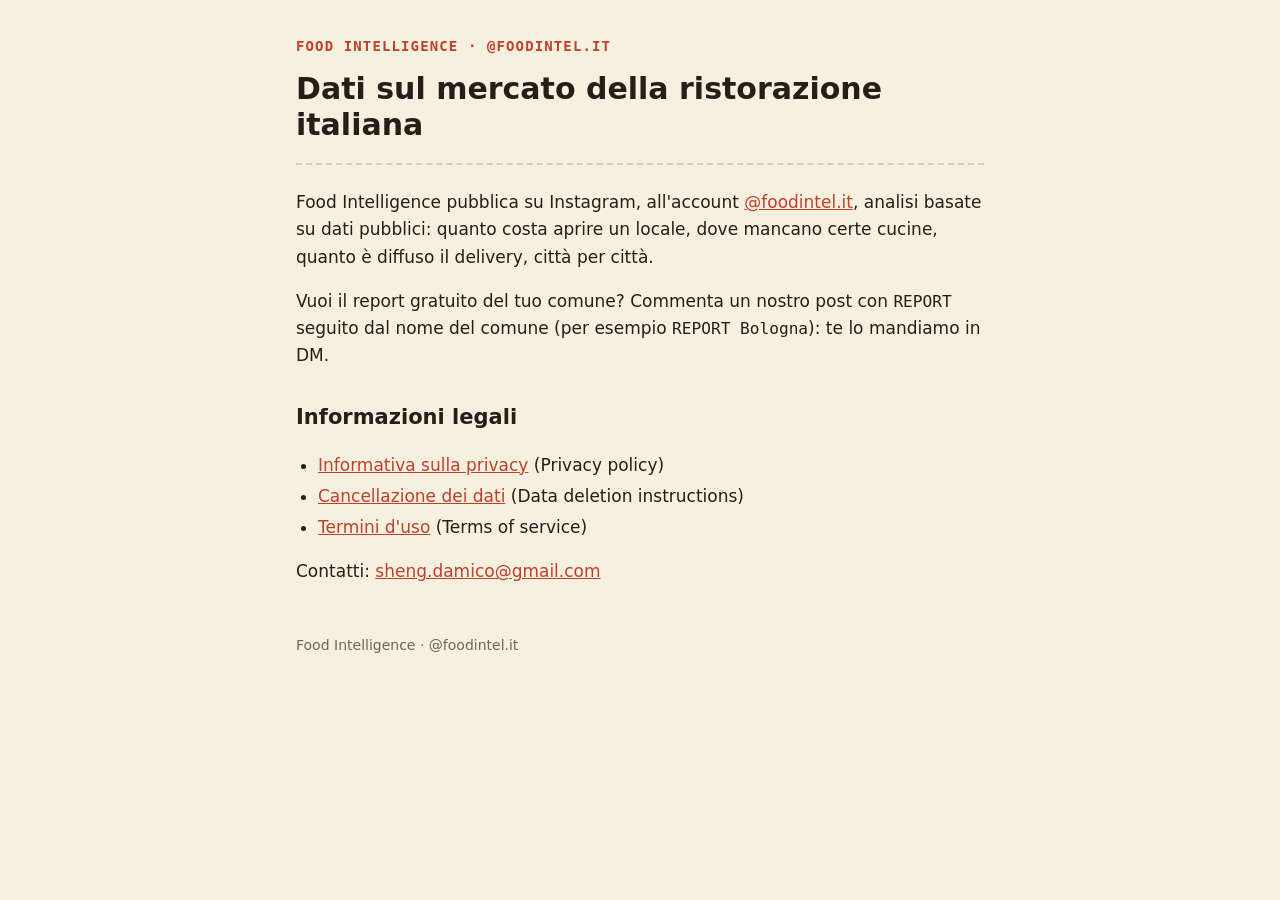
==== index.html @ b6919025 "public pages" ====
<!doctype html>
<html lang="it">
<head>
<meta charset="utf-8">
<meta name="viewport" content="width=device-width, initial-scale=1">
<title>Food Intelligence</title>
<meta name="description" content="Food Intelligence (@foodintel.it): dati sul mercato della ristorazione italiana. Privacy, cancellazione dei dati e termini d'uso.">
<link rel="icon" href="icona.png">
<link rel="stylesheet" href="style.css">
</head>
<body>
<main>
<header>
  <span class="marchio">Food Intelligence · @foodintel.it</span>
  <h1>Dati sul mercato della ristorazione italiana</h1>
</header>
<p>Food Intelligence pubblica su Instagram, all'account <a href="https://www.instagram.com/foodintel.it/">@foodintel.it</a>, analisi basate su dati pubblici: quanto costa aprire un locale, dove mancano certe cucine, quanto è diffuso il delivery, città per città.</p>
<p>Vuoi il report gratuito del tuo comune? Commenta un nostro post con <code>REPORT</code> seguito dal nome del comune (per esempio <code>REPORT Bologna</code>): te lo mandiamo in DM.</p>
<h2>Informazioni legali</h2>
<ul>
  <li><a href="privacy.html">Informativa sulla privacy</a> (Privacy policy)</li>
  <li><a href="cancellazione-dati.html">Cancellazione dei dati</a> (Data deletion instructions)</li>
  <li><a href="termini.html">Termini d'uso</a> (Terms of service)</li>
</ul>
<p>Contatti: <a href="mailto:sheng.damico@gmail.com">sheng.damico@gmail.com</a></p>
<footer>Food Intelligence · @foodintel.it</footer>
</main>
</body>
</html>
---- style.css ----
/* Pagine legali di @foodintel.it: statiche, nessun font esterno, nessun
   tracker, nessun cookie. Colori del brand (templates/brand.css). */
:root {
  --ink: #17130f;
  --paper: #f6f0e1;
  --paper-dim: #ece3cd;
  --text: #241f19;
  --muted: #6f6659;
  --red: #c1402a;
  --border: #d8cdb3;
}
@media (prefers-color-scheme: dark) {
  :root {
    --paper: #17130f;
    --paper-dim: #241f19;
    --text: #f6f0e1;
    --muted: #a89e8d;
    --red: #e0694f;
    --border: #3a332a;
  }
}
* { box-sizing: border-box; }
html { -webkit-text-size-adjust: 100%; }
body {
  margin: 0;
  background: var(--paper);
  color: var(--text);
  font: 17px/1.6 system-ui, -apple-system, "Segoe UI", Roboto, sans-serif;
}
main { max-width: 720px; margin: 0 auto; padding: 32px 16px 64px; }
header { border-bottom: 2px dashed var(--border); margin-bottom: 24px; padding-bottom: 16px; }
.marchio {
  font: 600 14px/1 ui-monospace, "SFMono-Regular", Menlo, Consolas, monospace;
  letter-spacing: .08em;
  text-transform: uppercase;
  color: var(--red);
  text-decoration: none;
}
h1 { font-size: 30px; line-height: 1.2; margin: 12px 0 4px; }
h2 { font-size: 21px; margin: 32px 0 8px; }
h3 { font-size: 17px; margin: 20px 0 4px; }
.data { color: var(--muted); font-size: 14px; margin: 0; }
a { color: var(--red); }
ul { padding-left: 22px; }
li { margin: 4px 0; }
table { width: 100%; border-collapse: collapse; font-size: 15px; margin: 12px 0; }
th, td { text-align: left; vertical-align: top; padding: 8px; border-bottom: 1px solid var(--border); }
th { background: var(--paper-dim); }
.tabella { overflow-x: auto; }
.riquadro {
  background: var(--paper-dim);
  border-left: 4px solid var(--red);
  padding: 12px 16px;
  margin: 16px 0;
}
code { font-family: ui-monospace, Menlo, Consolas, monospace; font-size: .95em; }
nav.pagine { display: flex; flex-wrap: wrap; gap: 8px 20px; margin-top: 12px; font-size: 15px; }
.en { margin-top: 48px; padding-top: 16px; border-top: 2px dashed var(--border); }
footer { margin-top: 48px; color: var(--muted); font-size: 14px; }
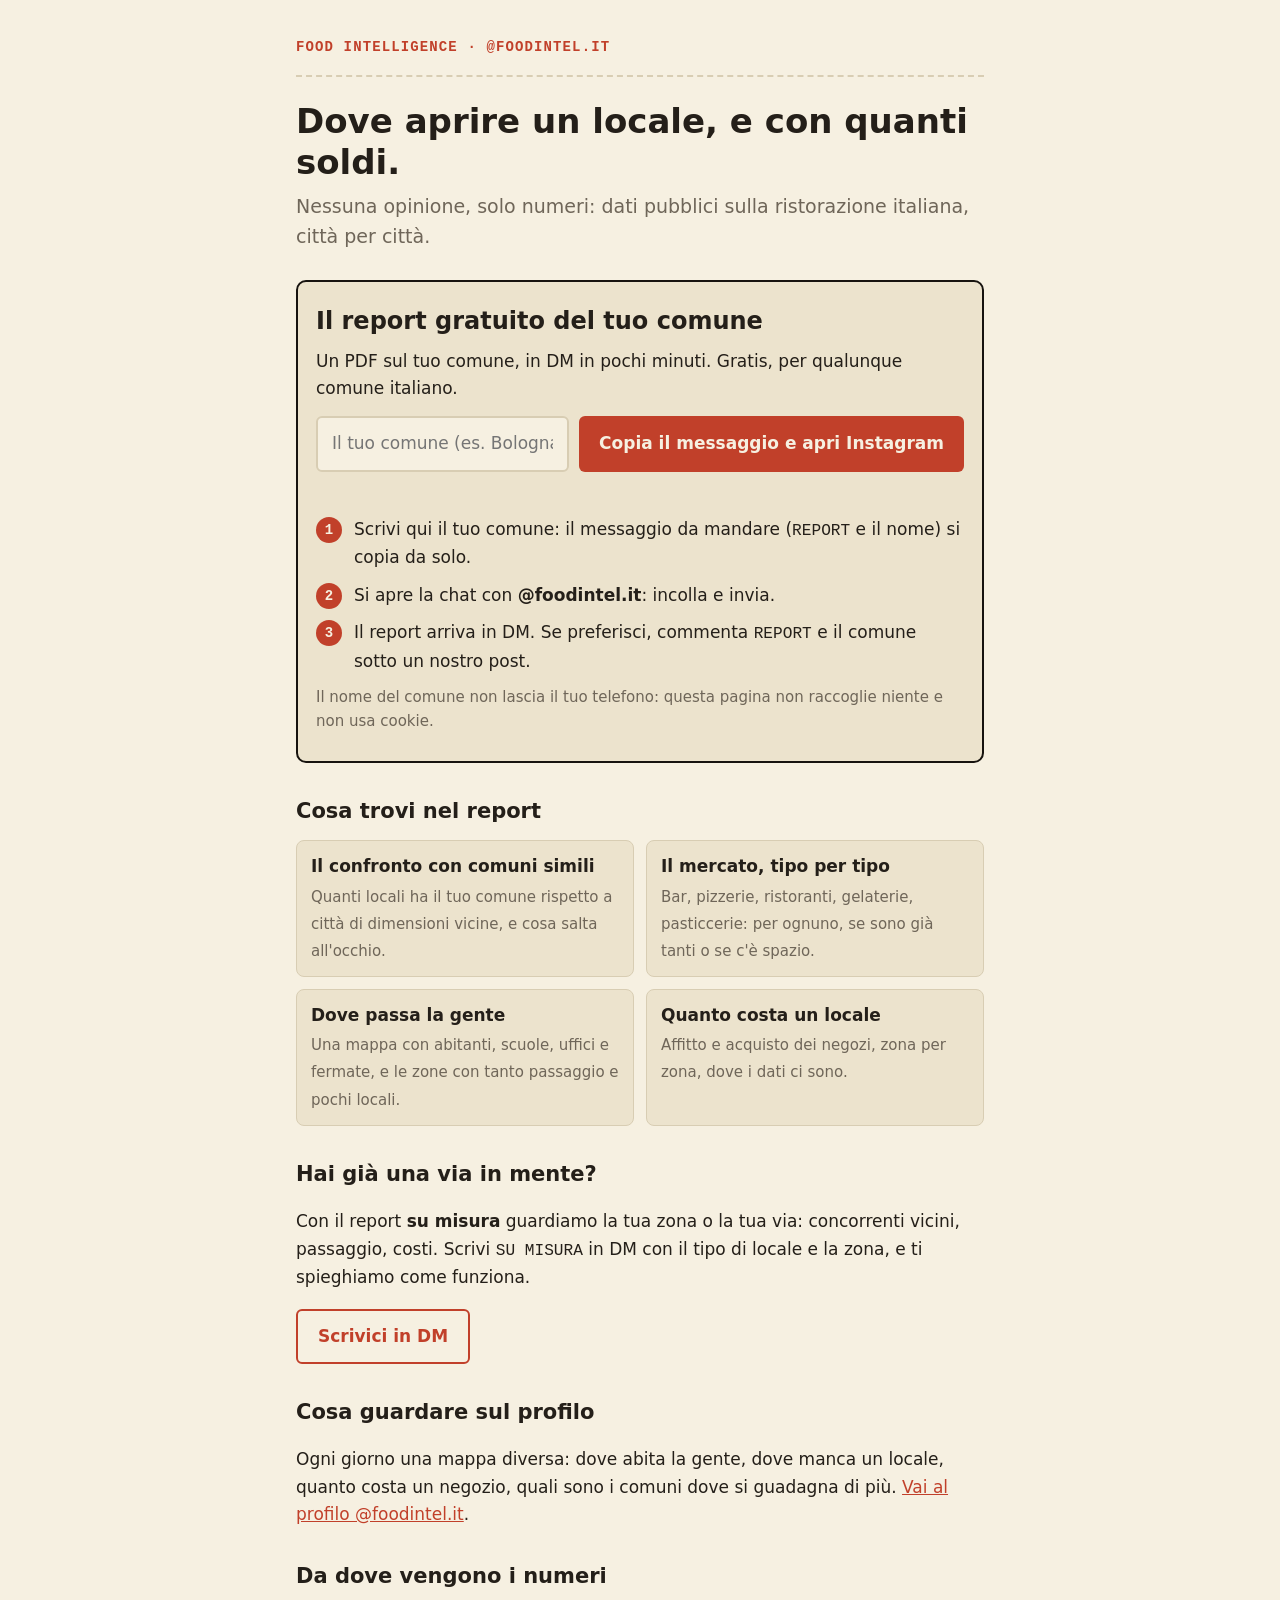
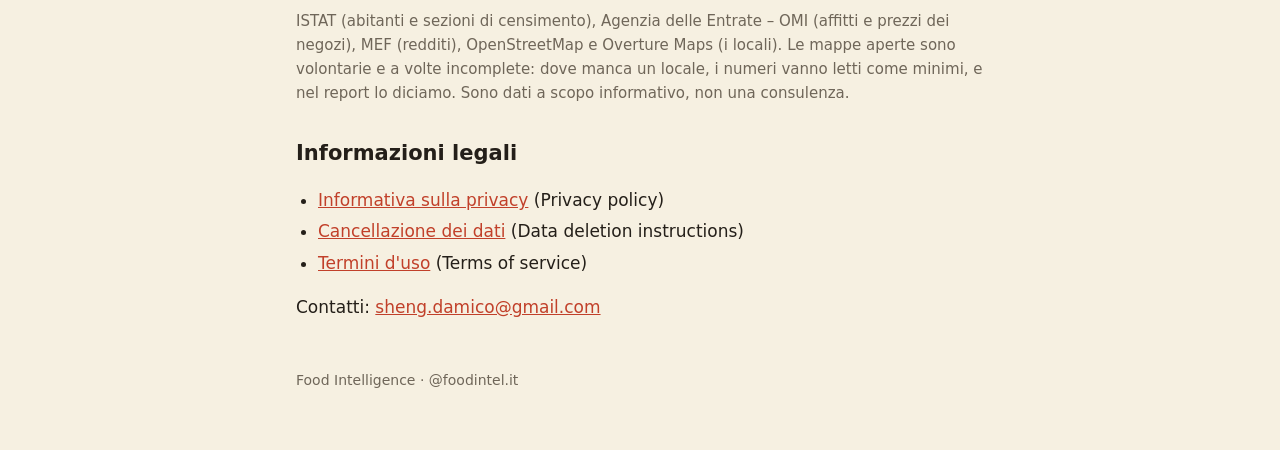
==== commit 3b7008d2: "Pagina del profilo (link in bio): modulo per chiedere il report e anteprima del link Co-Authored-By:" ====
--- a/index.html
+++ b/index.html
@@ -3,8 +3,17 @@
 <head>
 <meta charset="utf-8">
 <meta name="viewport" content="width=device-width, initial-scale=1">
-<title>Food Intelligence</title>
-<meta name="description" content="Food Intelligence (@foodintel.it): dati sul mercato della ristorazione italiana. Privacy, cancellazione dei dati e termini d'uso.">
+<title>Food Intelligence · Il report gratuito del tuo comune</title>
+<meta name="description" content="Dove aprire un locale, con quanti soldi. Ogni giorno una mappa della ristorazione italiana con dati pubblici, e il report gratuito del tuo comune: locali tipo per tipo, dove passa la gente, quanto costa un locale.">
+<!-- Il link nella bio di @foodintel.it. Anteprima del link su Instagram e Facebook. -->
+<meta property="og:type" content="website">
+<meta property="og:site_name" content="Food Intelligence · @foodintel.it">
+<meta property="og:title" content="Il report gratuito del tuo comune">
+<meta property="og:description" content="Dove aprire un locale, con quanti soldi. Locali tipo per tipo, dove passa la gente, quanto costa un locale. Gratis, per qualunque comune italiano.">
+<meta property="og:image" content="https://sheng95.github.io/foodintel-legal/anteprima-profilo.png">
+<meta property="og:image:width" content="1200">
+<meta property="og:image:height" content="630">
+<meta name="twitter:card" content="summary_large_image">
 <link rel="icon" href="icona.png">
 <link rel="stylesheet" href="style.css">
 </head>
@@ -12,10 +21,48 @@
 <main>
 <header>
   <span class="marchio">Food Intelligence · @foodintel.it</span>
-  <h1>Dati sul mercato della ristorazione italiana</h1>
 </header>
-<p>Food Intelligence pubblica su Instagram, all'account <a href="https://www.instagram.com/foodintel.it/">@foodintel.it</a>, analisi basate su dati pubblici: quanto costa aprire un locale, dove mancano certe cucine, quanto è diffuso il delivery, città per città.</p>
-<p>Vuoi il report gratuito del tuo comune? Commenta un nostro post con <code>REPORT</code> seguito dal nome del comune (per esempio <code>REPORT Bologna</code>): te lo mandiamo in DM.</p>
+
+<section class="eroe">
+  <h1>Dove aprire un locale, e con quanti soldi.</h1>
+  <p class="sotto">Nessuna opinione, solo numeri: dati pubblici sulla ristorazione italiana, città per città.</p>
+</section>
+
+<section class="cta" id="report">
+  <h2>Il report gratuito del tuo comune</h2>
+  <p>Un PDF sul tuo comune, in DM in pochi minuti. Gratis, per qualunque comune italiano.</p>
+  <form class="modulo" id="modulo" autocomplete="off">
+    <input id="comune" name="comune" type="text" inputmode="text" placeholder="Il tuo comune (es. Bologna)" aria-label="Il tuo comune" maxlength="60">
+    <button class="pulsante" type="submit">Copia il messaggio e apri Instagram</button>
+  </form>
+  <p class="esito" id="esito" role="status" aria-live="polite"></p>
+  <ol class="passi">
+    <li>Scrivi qui il tuo comune: il messaggio da mandare (<code>REPORT</code> e il nome) si copia da solo.</li>
+    <li>Si apre la chat con <b>@foodintel.it</b>: incolla e invia.</li>
+    <li>Il report arriva in DM. Se preferisci, commenta <code>REPORT</code> e il comune sotto un nostro post.</li>
+  </ol>
+  <p class="nota">Il nome del comune non lascia il tuo telefono: questa pagina non raccoglie niente e non usa cookie.</p>
+  <noscript><p><a class="pulsante" href="https://ig.me/m/foodintel.it">Apri la chat su Instagram</a> e scrivi REPORT seguito dal tuo comune.</p></noscript>
+</section>
+
+<h2>Cosa trovi nel report</h2>
+<div class="carte">
+  <div class="carta"><b>Il confronto con comuni simili</b><span>Quanti locali ha il tuo comune rispetto a città di dimensioni vicine, e cosa salta all'occhio.</span></div>
+  <div class="carta"><b>Il mercato, tipo per tipo</b><span>Bar, pizzerie, ristoranti, gelaterie, pasticcerie: per ognuno, se sono già tanti o se c'è spazio.</span></div>
+  <div class="carta"><b>Dove passa la gente</b><span>Una mappa con abitanti, scuole, uffici e fermate, e le zone con tanto passaggio e pochi locali.</span></div>
+  <div class="carta"><b>Quanto costa un locale</b><span>Affitto e acquisto dei negozi, zona per zona, dove i dati ci sono.</span></div>
+</div>
+
+<h2>Hai già una via in mente?</h2>
+<p>Con il report <b>su misura</b> guardiamo la tua zona o la tua via: concorrenti vicini, passaggio, costi. Scrivi <code>SU MISURA</code> in DM con il tipo di locale e la zona, e ti spieghiamo come funziona.</p>
+<p><a class="pulsante secondario" href="https://ig.me/m/foodintel.it">Scrivici in DM</a></p>
+
+<h2>Cosa guardare sul profilo</h2>
+<p>Ogni giorno una mappa diversa: dove abita la gente, dove manca un locale, quanto costa un negozio, quali sono i comuni dove si guadagna di più. <a href="https://www.instagram.com/foodintel.it/">Vai al profilo @foodintel.it</a>.</p>
+
+<h2>Da dove vengono i numeri</h2>
+<p class="fonti">ISTAT (abitanti e sezioni di censimento), Agenzia delle Entrate – OMI (affitti e prezzi dei negozi), MEF (redditi), OpenStreetMap e Overture Maps (i locali). Le mappe aperte sono volontarie e a volte incomplete: dove manca un locale, i numeri vanno letti come minimi, e nel report lo diciamo. Sono dati a scopo informativo, non una consulenza.</p>
+
 <h2>Informazioni legali</h2>
 <ul>
   <li><a href="privacy.html">Informativa sulla privacy</a> (Privacy policy)</li>
@@ -25,5 +72,45 @@
 <p>Contatti: <a href="mailto:sheng.damico@gmail.com">sheng.damico@gmail.com</a></p>
 <footer>Food Intelligence · @foodintel.it</footer>
 </main>
+<script>
+// Il messaggio da mandare: "REPORT" e il comune. Si copia negli appunti e si apre la chat;
+// niente va da nessuna parte (nessuna richiesta, nessun contatore).
+(function () {
+  var DM = "https://ig.me/m/foodintel.it";
+  var modulo = document.getElementById("modulo");
+  var campo = document.getElementById("comune");
+  var esito = document.getElementById("esito");
+
+  function copia(testo) {
+    if (navigator.clipboard && window.isSecureContext) {
+      return navigator.clipboard.writeText(testo);
+    }
+    return new Promise(function (ok, no) {
+      var t = document.createElement("textarea");
+      t.value = testo; t.setAttribute("readonly", ""); t.style.position = "fixed"; t.style.opacity = "0";
+      document.body.appendChild(t); t.select();
+      try { document.execCommand("copy") ? ok() : no(); } catch (e) { no(e); } finally { document.body.removeChild(t); }
+    });
+  }
+
+  modulo.addEventListener("submit", function (e) {
+    e.preventDefault();
+    var comune = campo.value.replace(/\s+/g, " ").trim();
+    if (!comune) {
+      esito.textContent = "Scrivi il nome del tuo comune, poi tocca il pulsante.";
+      campo.focus();
+      return;
+    }
+    var messaggio = "REPORT " + comune;
+    copia(messaggio).then(function () {
+      esito.textContent = "Copiato: «" + messaggio + "». Incollalo nella chat e invia.";
+    }, function () {
+      esito.textContent = "Nella chat scrivi: «" + messaggio + "».";
+    }).then(function () {
+      setTimeout(function () { window.location.href = DM; }, 700);
+    });
+  });
+})();
+</script>
 </body>
 </html>
--- a/style.css
+++ b/style.css
@@ -57,3 +57,59 @@
 nav.pagine { display: flex; flex-wrap: wrap; gap: 8px 20px; margin-top: 12px; font-size: 15px; }
 .en { margin-top: 48px; padding-top: 16px; border-top: 2px dashed var(--border); }
 footer { margin-top: 48px; color: var(--muted); font-size: 14px; }
+.pulsante {
+  display: inline-block;
+  background: var(--red);
+  color: #f6f0e1;
+  padding: 12px 20px;
+  border-radius: 6px;
+  font-weight: 700;
+  text-decoration: none;
+}
+.nota { color: var(--muted); font-size: 15px; }
+
+/* Pagina del profilo (index.html): il link nella bio di Instagram. */
+.eroe { margin: 8px 0 28px; }
+.eroe h1 { font-size: 34px; }
+.eroe .sotto { font-size: 19px; color: var(--muted); margin: 8px 0 0; }
+.cta {
+  background: var(--paper-dim);
+  border: 2px solid var(--ink);
+  border-radius: 10px;
+  padding: 20px 18px;
+  margin: 0 0 32px;
+}
+@media (prefers-color-scheme: dark) { .cta { border-color: var(--red); } }
+.cta h2 { margin: 0 0 4px; font-size: 24px; }
+.cta p { margin: 8px 0; }
+.modulo { display: flex; flex-wrap: wrap; gap: 10px; margin: 14px 0 6px; }
+.modulo input {
+  flex: 1 1 220px;
+  min-width: 0;
+  font: inherit;
+  padding: 12px 14px;
+  border: 2px solid var(--border);
+  border-radius: 6px;
+  background: var(--paper);
+  color: var(--text);
+}
+.modulo input:focus-visible, .pulsante:focus-visible, a:focus-visible { outline: 3px solid var(--red); outline-offset: 2px; }
+.modulo button.pulsante { border: 0; font: inherit; font-weight: 700; cursor: pointer; flex: 1 1 100%; }
+@media (min-width: 560px) { .modulo button.pulsante { flex: 0 0 auto; } }
+.esito { min-height: 1.6em; color: var(--muted); font-size: 15px; margin: 6px 0 0; }
+.passi { padding-left: 0; list-style: none; counter-reset: passo; margin: 12px 0 0; }
+.passi li { counter-increment: passo; position: relative; padding-left: 38px; margin: 10px 0; }
+.passi li::before {
+  content: counter(passo);
+  position: absolute; left: 0; top: 1px;
+  width: 26px; height: 26px; border-radius: 50%;
+  background: var(--red); color: #f6f0e1;
+  font: 700 14px/26px ui-monospace, Menlo, Consolas, monospace; text-align: center;
+}
+.carte { display: grid; gap: 12px; grid-template-columns: 1fr; margin: 12px 0; }
+@media (min-width: 560px) { .carte { grid-template-columns: 1fr 1fr; } }
+.carta { border: 1px solid var(--border); border-radius: 8px; padding: 12px 14px; background: var(--paper-dim); }
+.carta b { display: block; margin-bottom: 2px; }
+.carta span { color: var(--muted); font-size: 15px; }
+.pulsante.secondario { background: transparent; color: var(--red); border: 2px solid var(--red); }
+.fonti { font-size: 15px; color: var(--muted); }
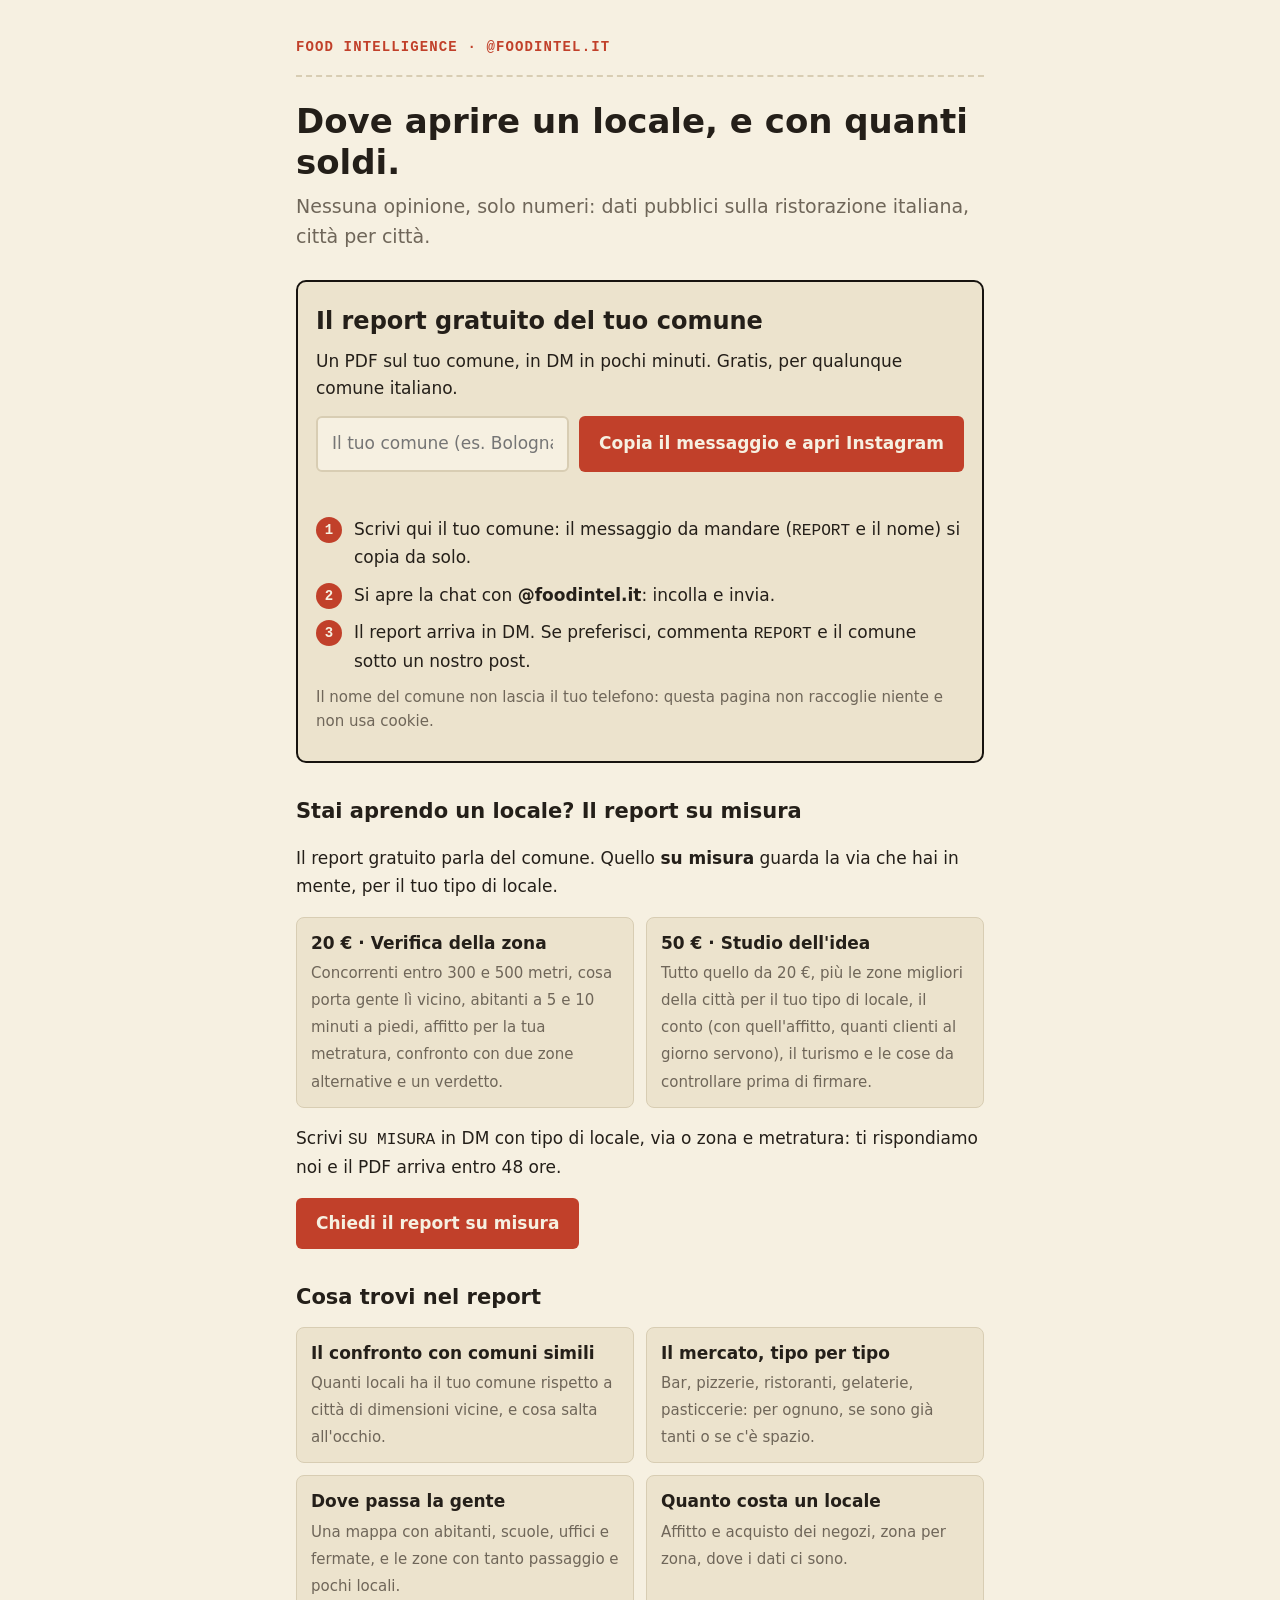
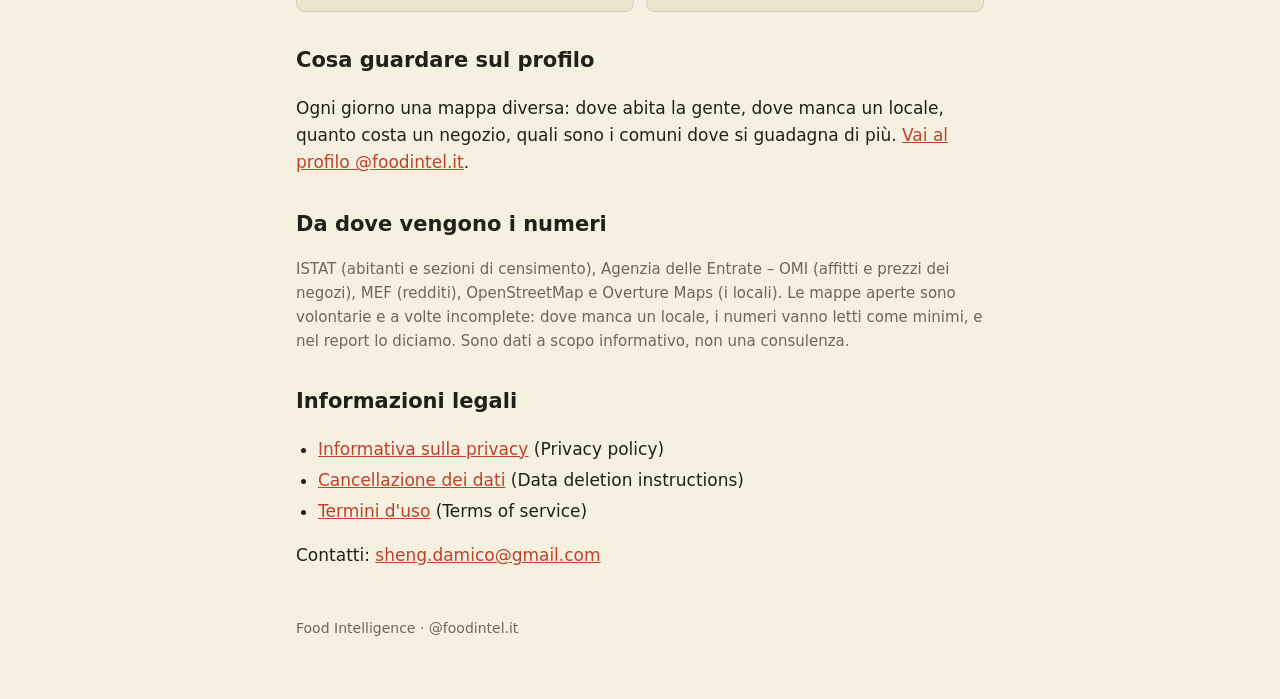
==== commit b66fb9a0: "Pagina del profilo: il report su misura con i due livelli e i prezzi, subito sotto il report gratuit" ====
--- a/index.html
+++ b/index.html
@@ -45,6 +45,15 @@
   <noscript><p><a class="pulsante" href="https://ig.me/m/foodintel.it">Apri la chat su Instagram</a> e scrivi REPORT seguito dal tuo comune.</p></noscript>
 </section>
 
+<h2>Stai aprendo un locale? Il report su misura</h2>
+<p>Il report gratuito parla del comune. Quello <b>su misura</b> guarda la via che hai in mente, per il tuo tipo di locale.</p>
+<div class="carte">
+  <div class="carta"><b>20 € · Verifica della zona</b><span>Concorrenti entro 300 e 500 metri, cosa porta gente lì vicino, abitanti a 5 e 10 minuti a piedi, affitto per la tua metratura, confronto con due zone alternative e un verdetto.</span></div>
+  <div class="carta"><b>50 € · Studio dell'idea</b><span>Tutto quello da 20 €, più le zone migliori della città per il tuo tipo di locale, il conto (con quell'affitto, quanti clienti al giorno servono), il turismo e le cose da controllare prima di firmare.</span></div>
+</div>
+<p>Scrivi <code>SU MISURA</code> in DM con tipo di locale, via o zona e metratura: ti rispondiamo noi e il PDF arriva entro 48 ore.</p>
+<p><a class="pulsante" href="https://ig.me/m/foodintel.it">Chiedi il report su misura</a></p>
+
 <h2>Cosa trovi nel report</h2>
 <div class="carte">
   <div class="carta"><b>Il confronto con comuni simili</b><span>Quanti locali ha il tuo comune rispetto a città di dimensioni vicine, e cosa salta all'occhio.</span></div>
@@ -52,10 +61,6 @@
   <div class="carta"><b>Dove passa la gente</b><span>Una mappa con abitanti, scuole, uffici e fermate, e le zone con tanto passaggio e pochi locali.</span></div>
   <div class="carta"><b>Quanto costa un locale</b><span>Affitto e acquisto dei negozi, zona per zona, dove i dati ci sono.</span></div>
 </div>
-
-<h2>Hai già una via in mente?</h2>
-<p>Con il report <b>su misura</b> guardiamo la tua zona o la tua via: concorrenti vicini, passaggio, costi. Scrivi <code>SU MISURA</code> in DM con il tipo di locale e la zona, e ti spieghiamo come funziona.</p>
-<p><a class="pulsante secondario" href="https://ig.me/m/foodintel.it">Scrivici in DM</a></p>
 
 <h2>Cosa guardare sul profilo</h2>
 <p>Ogni giorno una mappa diversa: dove abita la gente, dove manca un locale, quanto costa un negozio, quali sono i comuni dove si guadagna di più. <a href="https://www.instagram.com/foodintel.it/">Vai al profilo @foodintel.it</a>.</p>
